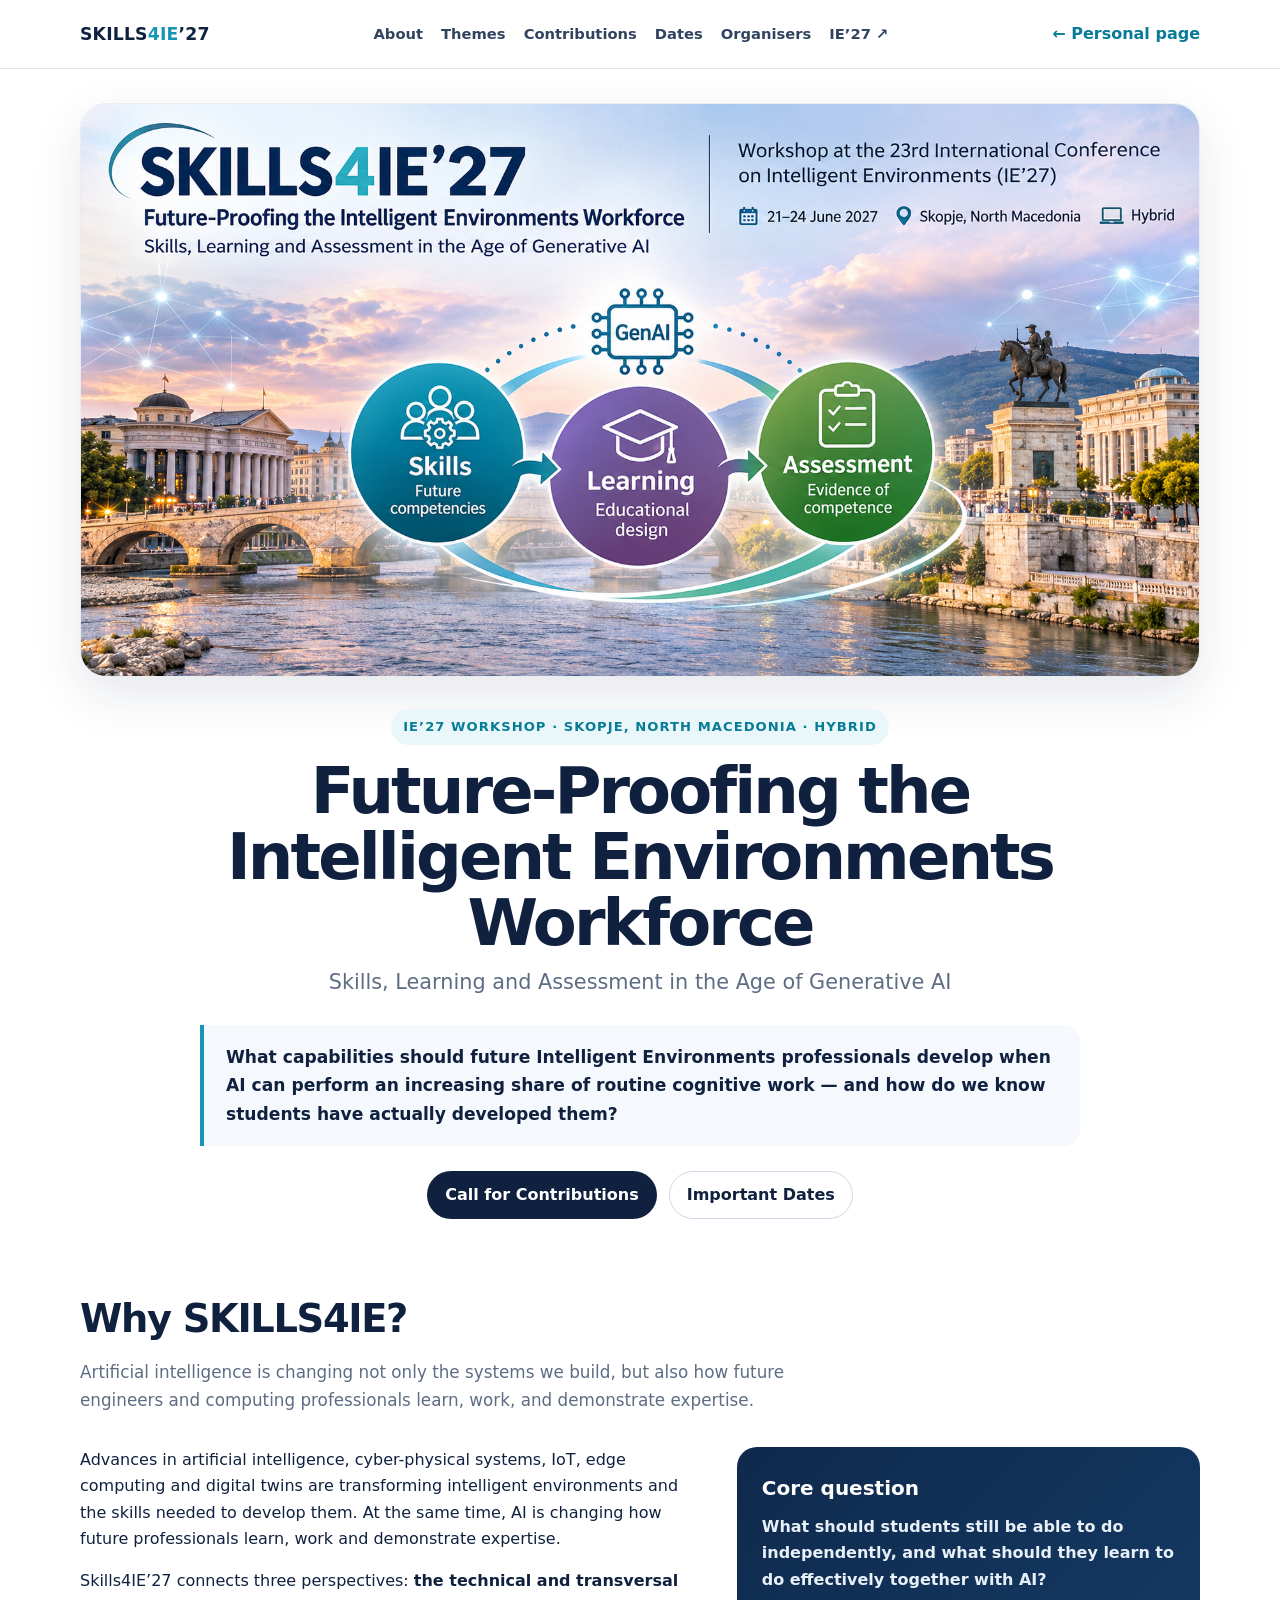
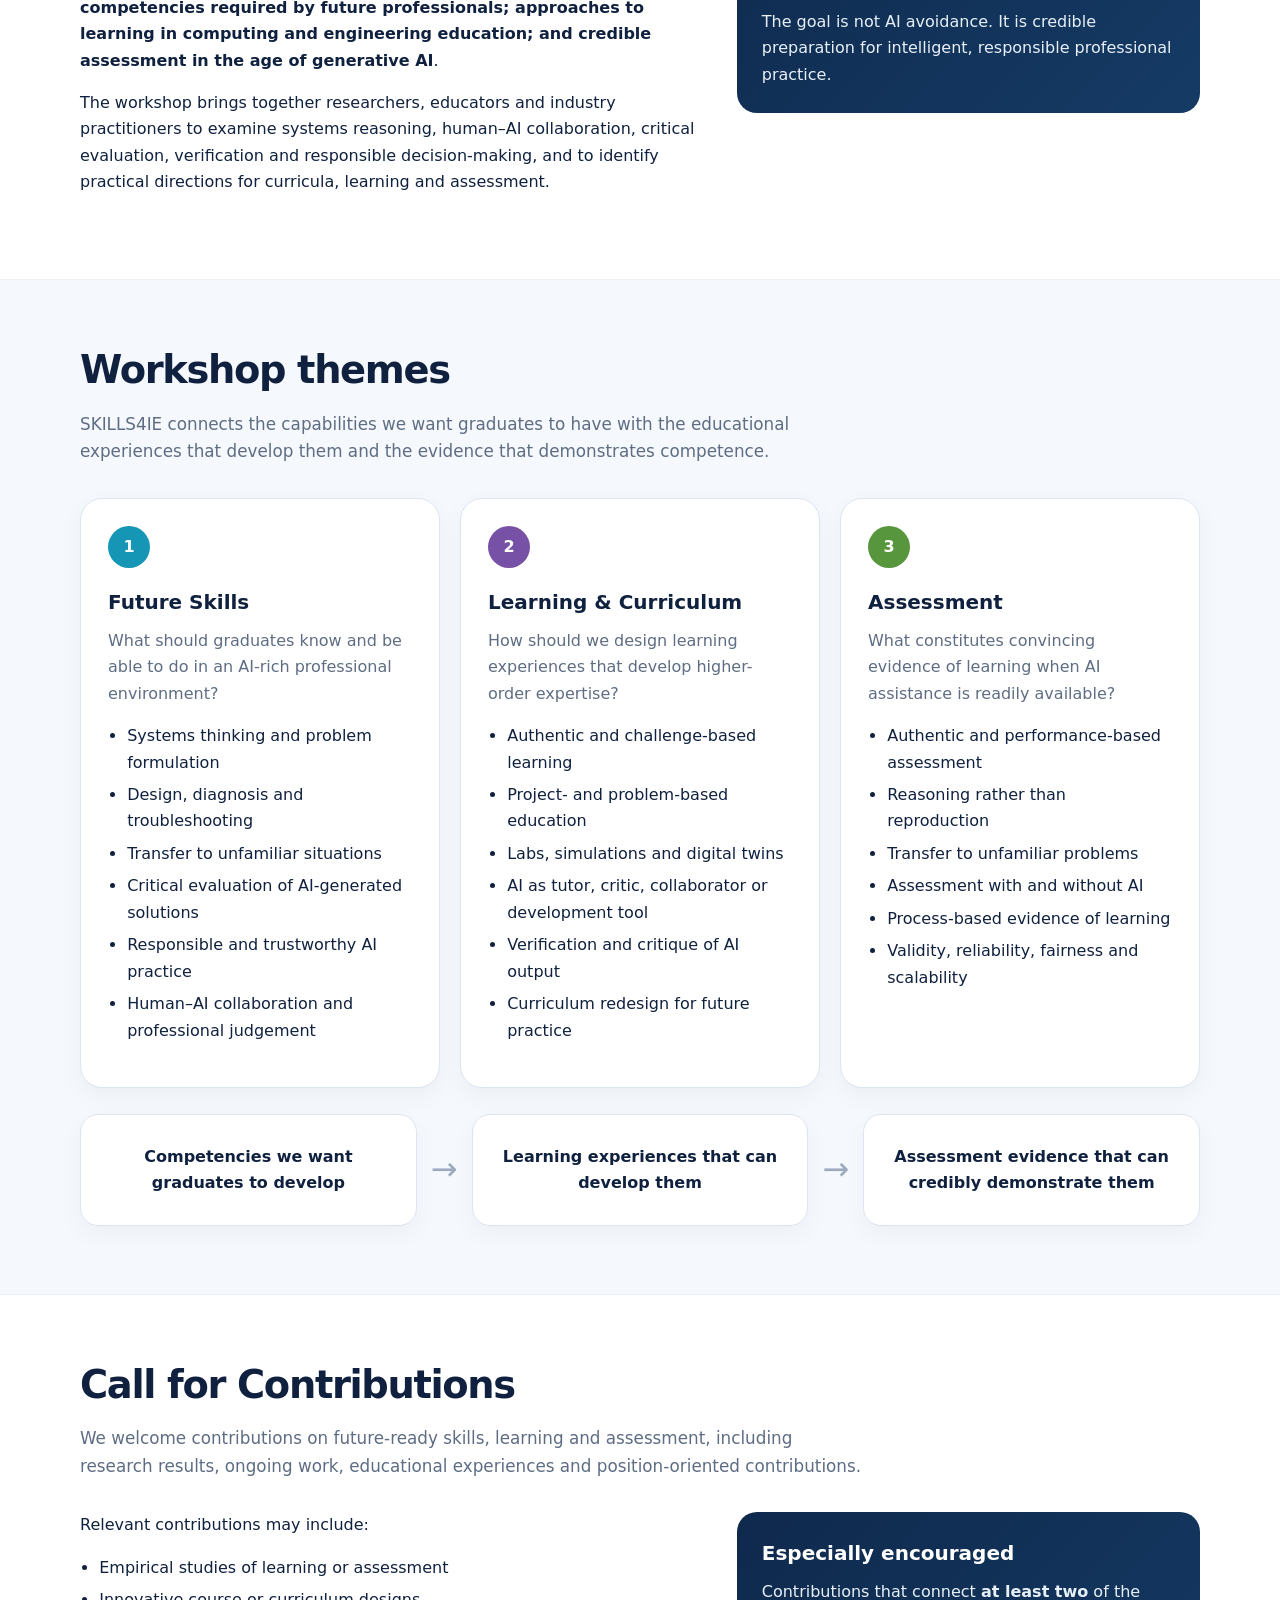
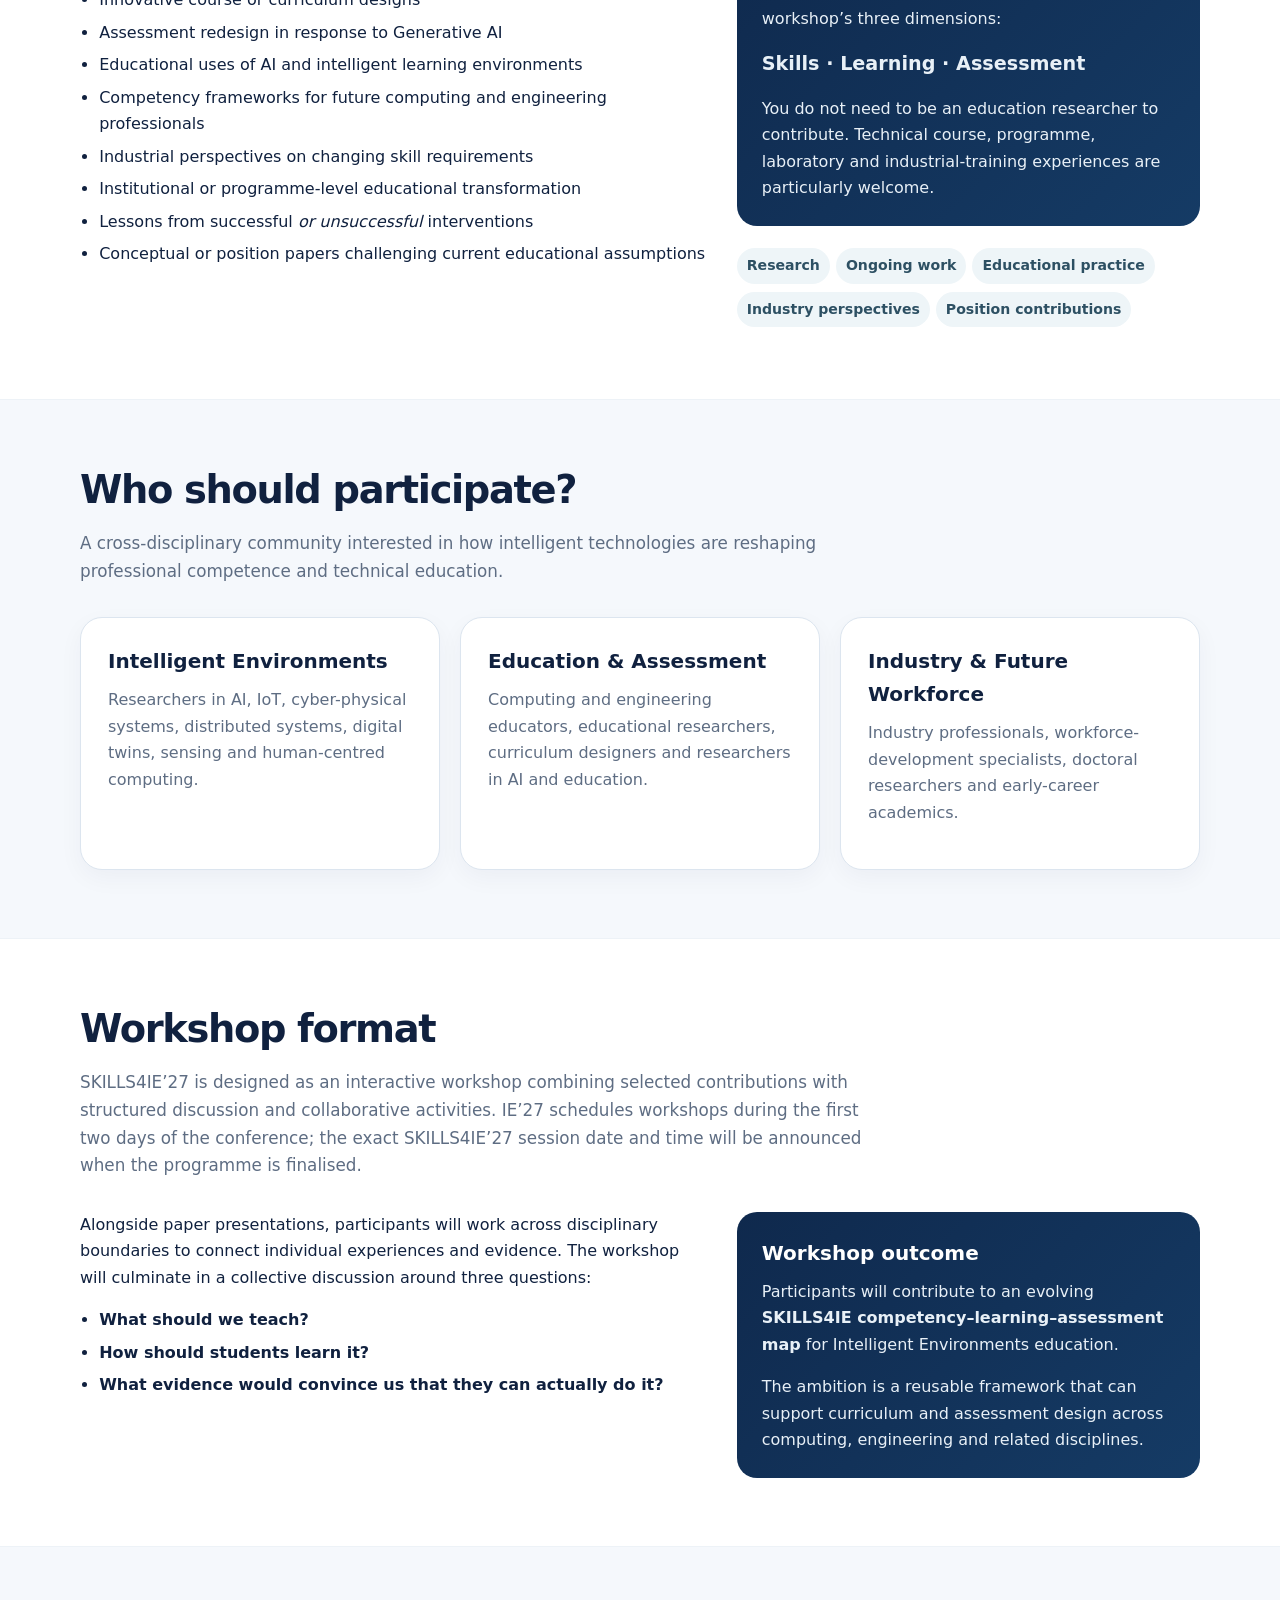
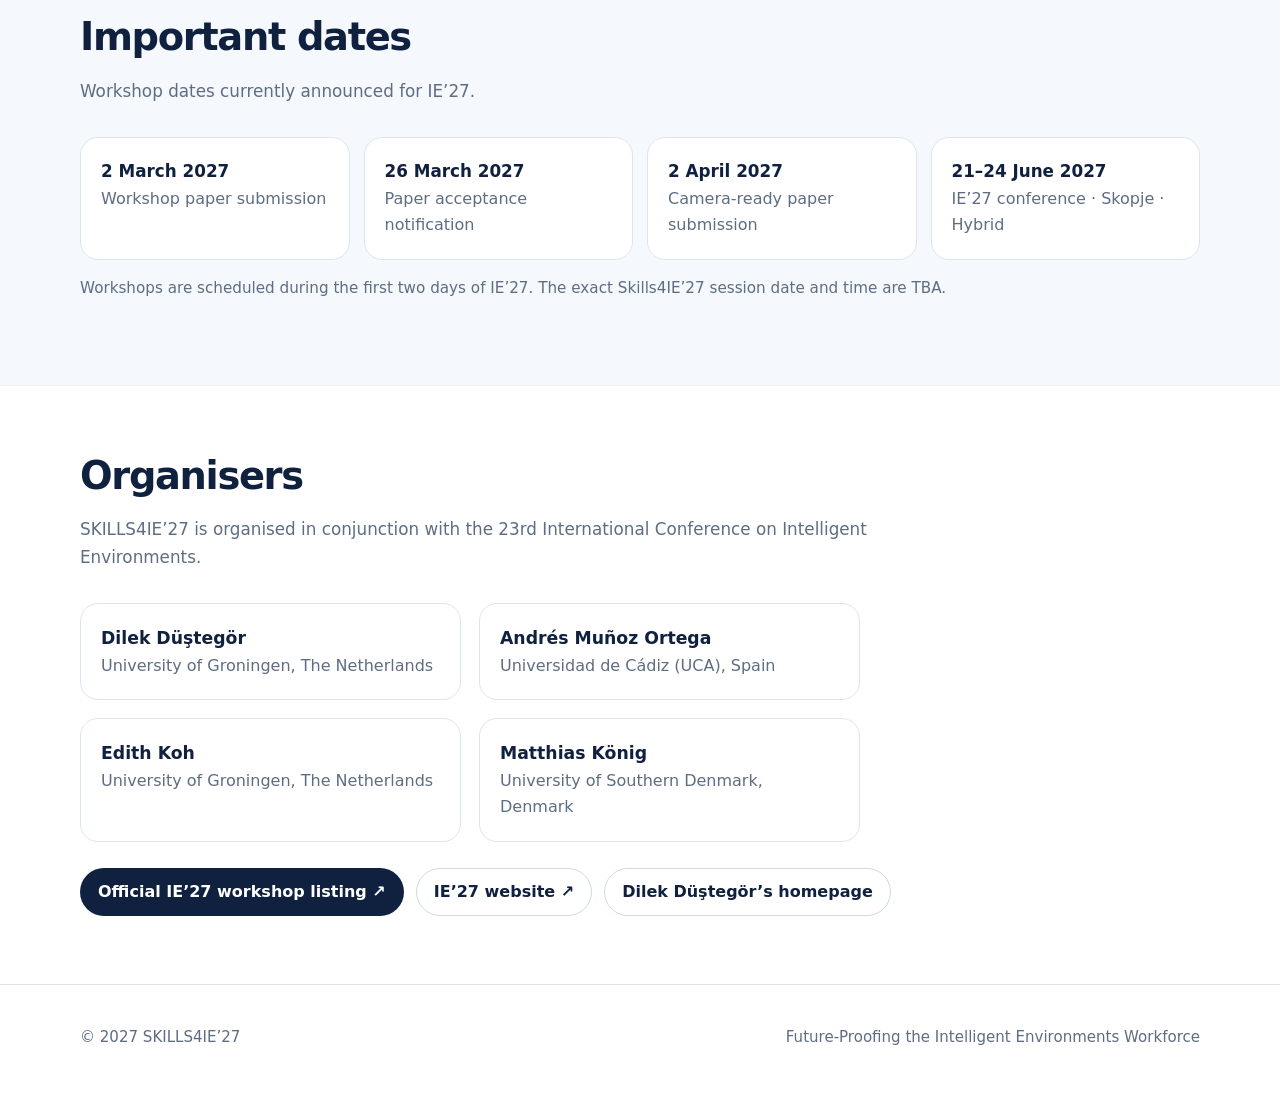
==== skills4ie/index.html @ 7c8bef1b "Create index.html" ====
<!DOCTYPE html>
<html lang="en">
<head>
  <meta charset="utf-8" />
  <meta name="viewport" content="width=device-width, initial-scale=1" />
  <meta name="description" content="Skills4IE’27 — Future-Proofing the Intelligent Environments Workforce. An IE’27 workshop connecting future professional competencies, learning in computing and engineering, and credible assessment in the age of generative AI." />
  <meta name="author" content="Dilek Düştegör" />
  <meta property="og:title" content="SKILLS4IE’27" />
  <meta property="og:description" content="Future-Proofing the Intelligent Environments Workforce — Skills, Learning and Assessment in the Age of Generative AI." />
  <meta property="og:type" content="website" />
  <meta property="og:url" content="https://ddustegor.github.io/skills4ie.html" />
  <title>SKILLS4IE’27 | Future-Proofing the Intelligent Environments Workforce</title>
  <style>
    :root {
      --ink:#10213f;
      --muted:#5e6d83;
      --line:#dce5ef;
      --soft:#f5f8fc;
      --cyan:#1596b4;
      --cyan-dark:#087b96;
      --purple:#7651a5;
      --green:#57963d;
      --white:#ffffff;
      --shadow:0 18px 50px rgba(16,33,63,.10);
      --radius:22px;
      --max:1120px;
    }
    * { box-sizing:border-box; }
    html { scroll-behavior:smooth; }
    body {
      margin:0;
      font-family: Inter, ui-sans-serif, system-ui, -apple-system, BlinkMacSystemFont, "Segoe UI", Roboto, Helvetica, Arial, sans-serif;
      color:var(--ink);
      background:var(--white);
      line-height:1.65;
    }
    a { color:var(--cyan-dark); text-decoration:none; }
    a:hover { text-decoration:underline; }
    .wrap { width:min(var(--max), calc(100% - 40px)); margin:0 auto; }

    .topbar {
      position:sticky; top:0; z-index:30;
      backdrop-filter:blur(14px);
      background:rgba(255,255,255,.93);
      border-bottom:1px solid rgba(220,229,239,.9);
    }
    .nav { min-height:68px; display:flex; align-items:center; justify-content:space-between; gap:24px; }
    .brand { font-size:1.08rem; font-weight:850; letter-spacing:.01em; color:var(--ink); white-space:nowrap; }
    .brand span { color:var(--cyan); }
    .navlinks { display:flex; flex-wrap:wrap; justify-content:flex-end; gap:18px; font-size:.92rem; font-weight:650; }
    .navlinks a { color:#31435f; }
    .home-link { display:inline-flex; align-items:center; gap:8px; font-weight:700; }

    .hero { padding:34px 0 10px; }
    .hero-image {
      width:100%; display:block; border-radius:26px;
      box-shadow:var(--shadow); border:1px solid #e7edf4;
    }
    .hero-intro { max-width:900px; margin:32px auto 0; text-align:center; }
    .eyebrow {
      display:inline-block; padding:7px 12px; border-radius:999px;
      background:#eaf7fa; color:var(--cyan-dark); font-size:.82rem; font-weight:800;
      letter-spacing:.08em; text-transform:uppercase;
    }
    h1 { margin:14px 0 8px; font-size:clamp(2.25rem,5vw,4.25rem); line-height:1.03; letter-spacing:-.045em; }
    .lede { margin:0 auto; color:var(--muted); font-size:clamp(1.05rem,2vw,1.3rem); max-width:820px; }
    .question {
      margin:26px auto 0; padding:18px 22px; border-left:4px solid var(--cyan);
      background:var(--soft); border-radius:0 16px 16px 0; text-align:left; max-width:880px;
      font-size:1.07rem; font-weight:700;
    }
    .cta-row { display:flex; flex-wrap:wrap; gap:12px; justify-content:center; margin-top:25px; }
    .btn {
      display:inline-flex; align-items:center; justify-content:center;
      min-height:44px; padding:10px 17px; border-radius:999px; font-weight:800; border:1px solid transparent;
    }
    .btn-primary { background:var(--ink); color:white; }
    .btn-primary:hover { background:#1b3158; text-decoration:none; }
    .btn-secondary { border-color:#cfd9e5; color:var(--ink); background:white; }
    .btn-secondary:hover { background:var(--soft); text-decoration:none; }

    section { padding:68px 0; }
    section.alt { background:var(--soft); border-block:1px solid #edf2f7; }
    h2 { margin:0 0 18px; font-size:clamp(1.8rem,3vw,2.65rem); letter-spacing:-.035em; line-height:1.15; }
    h3 { margin:0 0 9px; font-size:1.25rem; }
    p { margin:0 0 16px; }
    .section-head { max-width:790px; margin-bottom:32px; }
    .section-head p { color:var(--muted); font-size:1.05rem; }

    .pillars { display:grid; grid-template-columns:repeat(3,1fr); gap:20px; }
    .card { background:white; border:1px solid var(--line); border-radius:var(--radius); padding:27px; box-shadow:0 8px 25px rgba(16,33,63,.045); }
    .card .num { width:42px; height:42px; display:grid; place-items:center; border-radius:50%; color:white; font-weight:900; margin-bottom:18px; }
    .skills .num { background:var(--cyan); }
    .learning .num { background:var(--purple); }
    .assessment .num { background:var(--green); }
    .card p { color:var(--muted); }
    ul { padding-left:1.2rem; }
    li { margin:.38rem 0; }

    .flow { display:grid; grid-template-columns:1fr auto 1fr auto 1fr; gap:14px; align-items:center; margin-top:26px; }
    .flow-box { background:white; border:1px solid var(--line); border-radius:18px; padding:22px; text-align:center; font-weight:850; min-height:112px; display:grid; place-items:center; box-shadow:0 8px 25px rgba(16,33,63,.04); }
    .arrow { font-size:2rem; color:#9caabd; font-weight:300; }

    .two-col { display:grid; grid-template-columns:1.15fr .85fr; gap:30px; align-items:start; }
    .highlight { padding:25px; border-radius:20px; background:linear-gradient(135deg,#0f294d,#153b65); color:white; }
    .highlight h3 { color:white; }
    .highlight p, .highlight li { color:#e8f0f7; }
    .tag { display:inline-block; margin:4px 6px 4px 0; padding:6px 10px; border-radius:999px; background:#eef5f8; color:#2d5063; font-size:.88rem; font-weight:700; }

    .dates { display:grid; grid-template-columns:repeat(4,1fr); gap:14px; margin-top:25px; }
    .date { border:1px solid var(--line); border-radius:18px; padding:20px; background:white; }
    .date strong { display:block; font-size:1.05rem; }
    .date span { color:var(--muted); }

    .organisers { display:grid; grid-template-columns:repeat(2, minmax(0,1fr)); gap:18px; max-width:780px; }
    .person { border:1px solid var(--line); border-radius:18px; padding:20px; background:white; }
    .person strong { display:block; font-size:1.08rem; }
    .person span { color:var(--muted); }

    footer { padding:40px 0 55px; border-top:1px solid var(--line); color:var(--muted); font-size:.94rem; }
    .footer-row { display:flex; justify-content:space-between; gap:24px; flex-wrap:wrap; }

    @media (max-width:860px) {
      .navlinks { display:none; }
      .pillars,.dates,.organisers,.two-col { grid-template-columns:1fr; }
      .flow { grid-template-columns:1fr; }
      .arrow { transform:rotate(90deg); text-align:center; }
      section { padding:52px 0; }
      .hero { padding-top:22px; }
    }
  </style>
</head>
<body>
  <header class="topbar">
    <div class="wrap nav">
      <a class="brand" href="#top">SKILLS<span>4IE</span>’27</a>
      <nav class="navlinks" aria-label="Workshop navigation">
        <a href="#about">About</a>
        <a href="#themes">Themes</a>
        <a href="#contributions">Contributions</a>
        <a href="#dates">Dates</a>
        <a href="#organisers">Organisers</a>
        <a href="https://ie2027.mk/" target="_blank" rel="noopener">IE’27 ↗</a>
      </nav>
      <a class="home-link" href="https://ddustegor.github.io/" aria-label="Back to Dilek Düştegör's homepage">← Personal page</a>
    </div>
  </header>

  <main id="top">
    <div class="hero wrap">
      <img class="hero-image" src="[data-uri]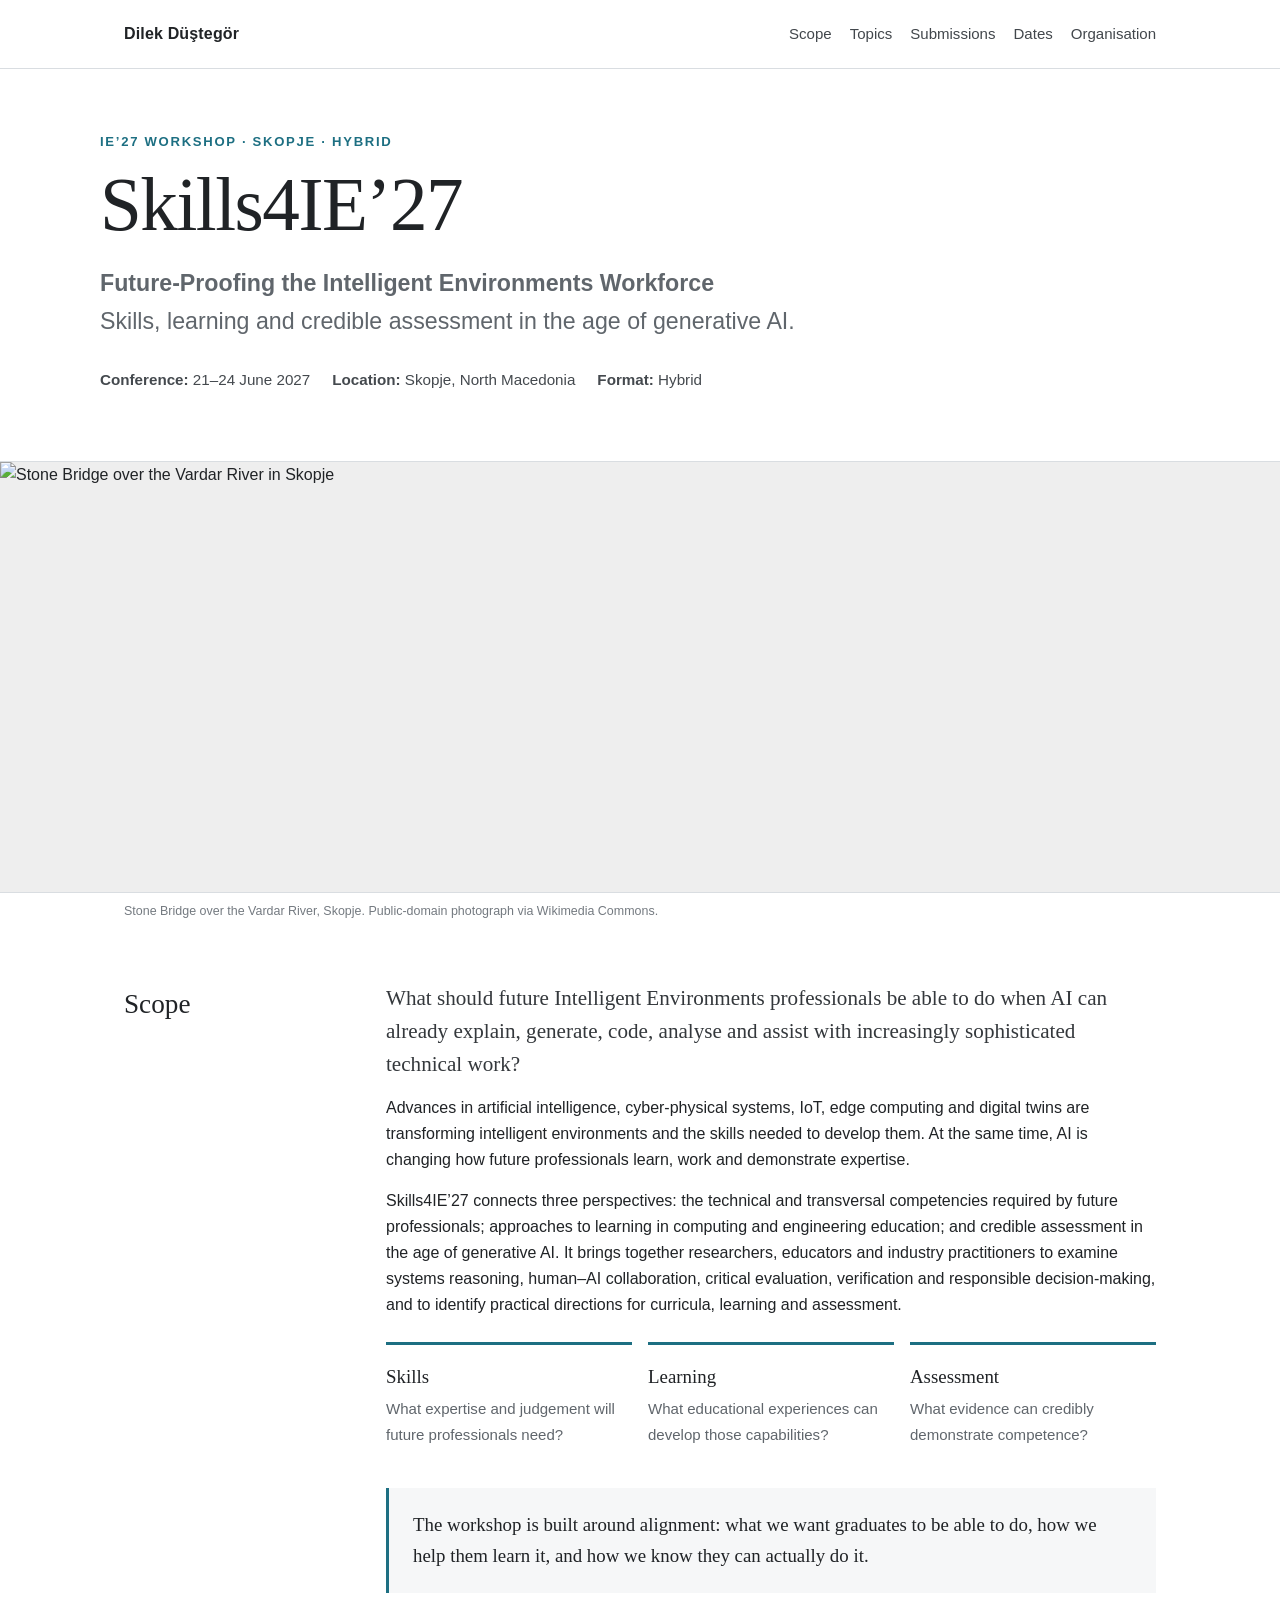
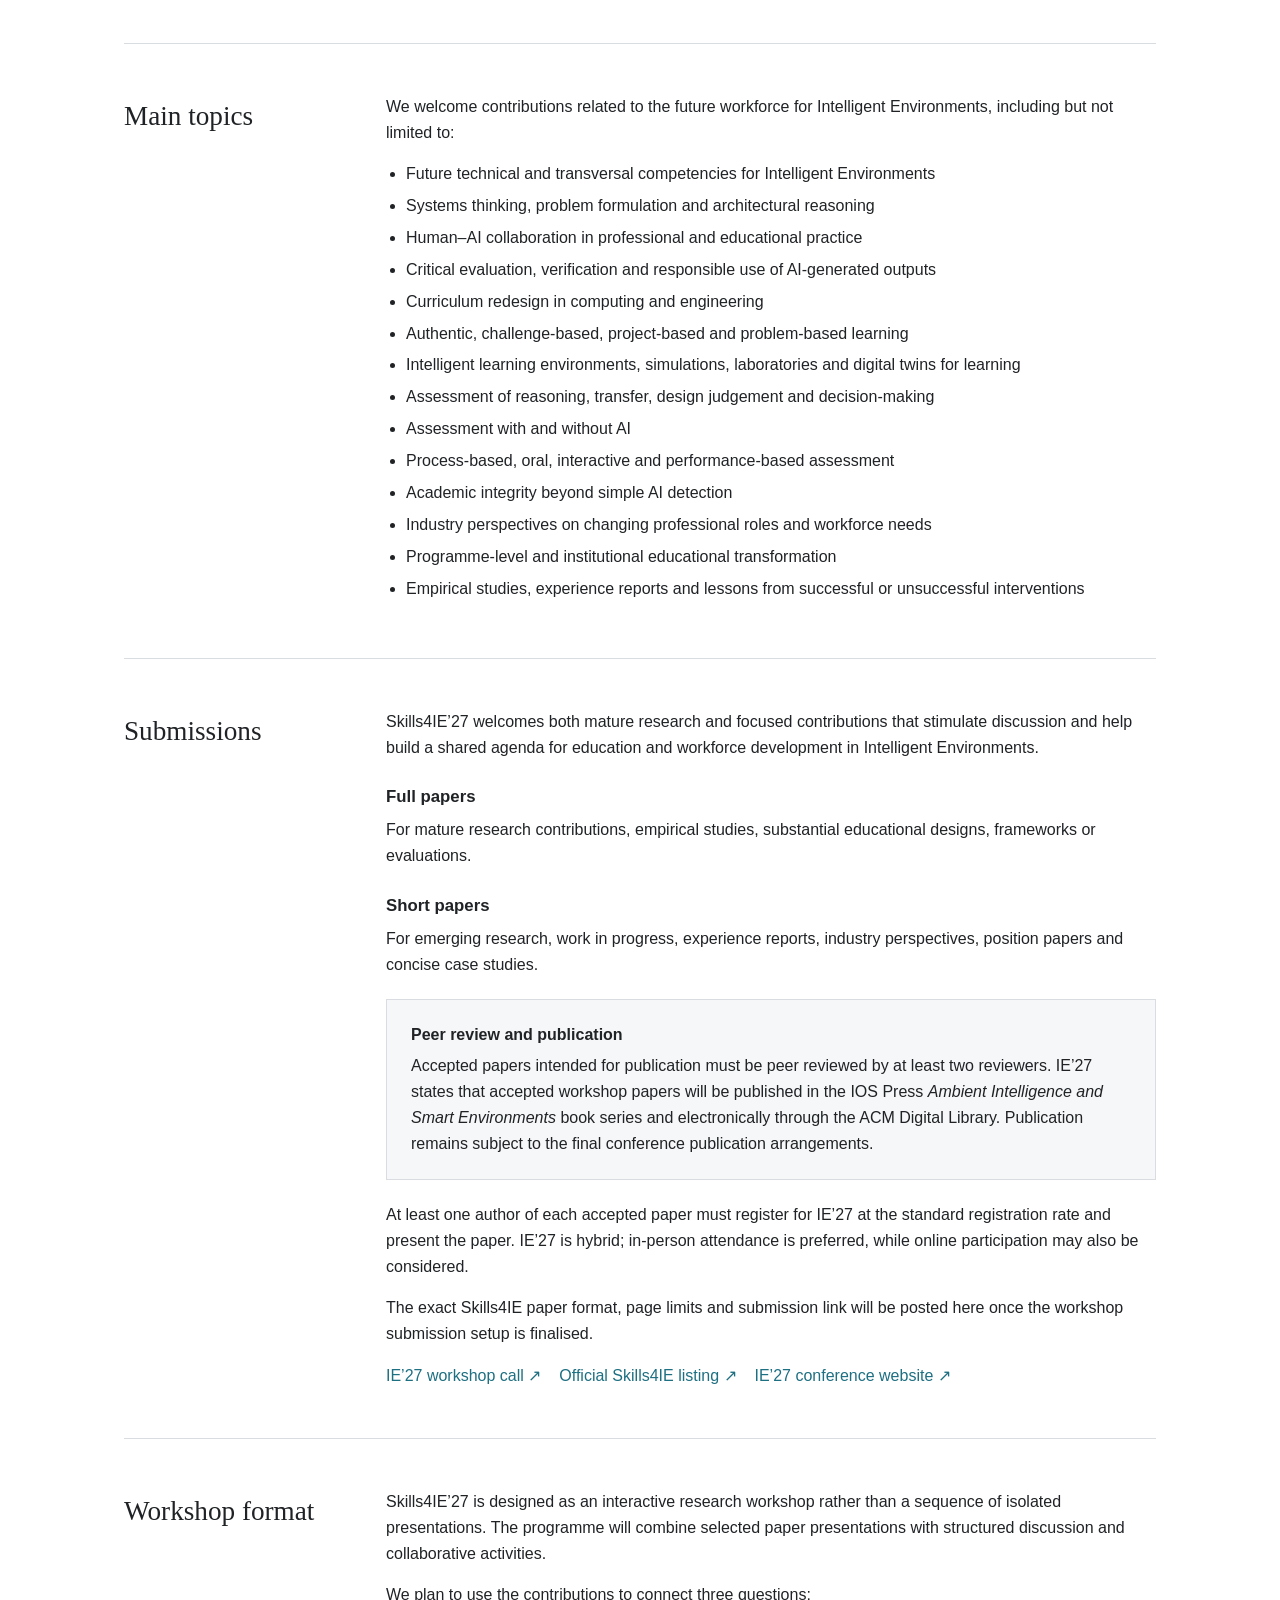
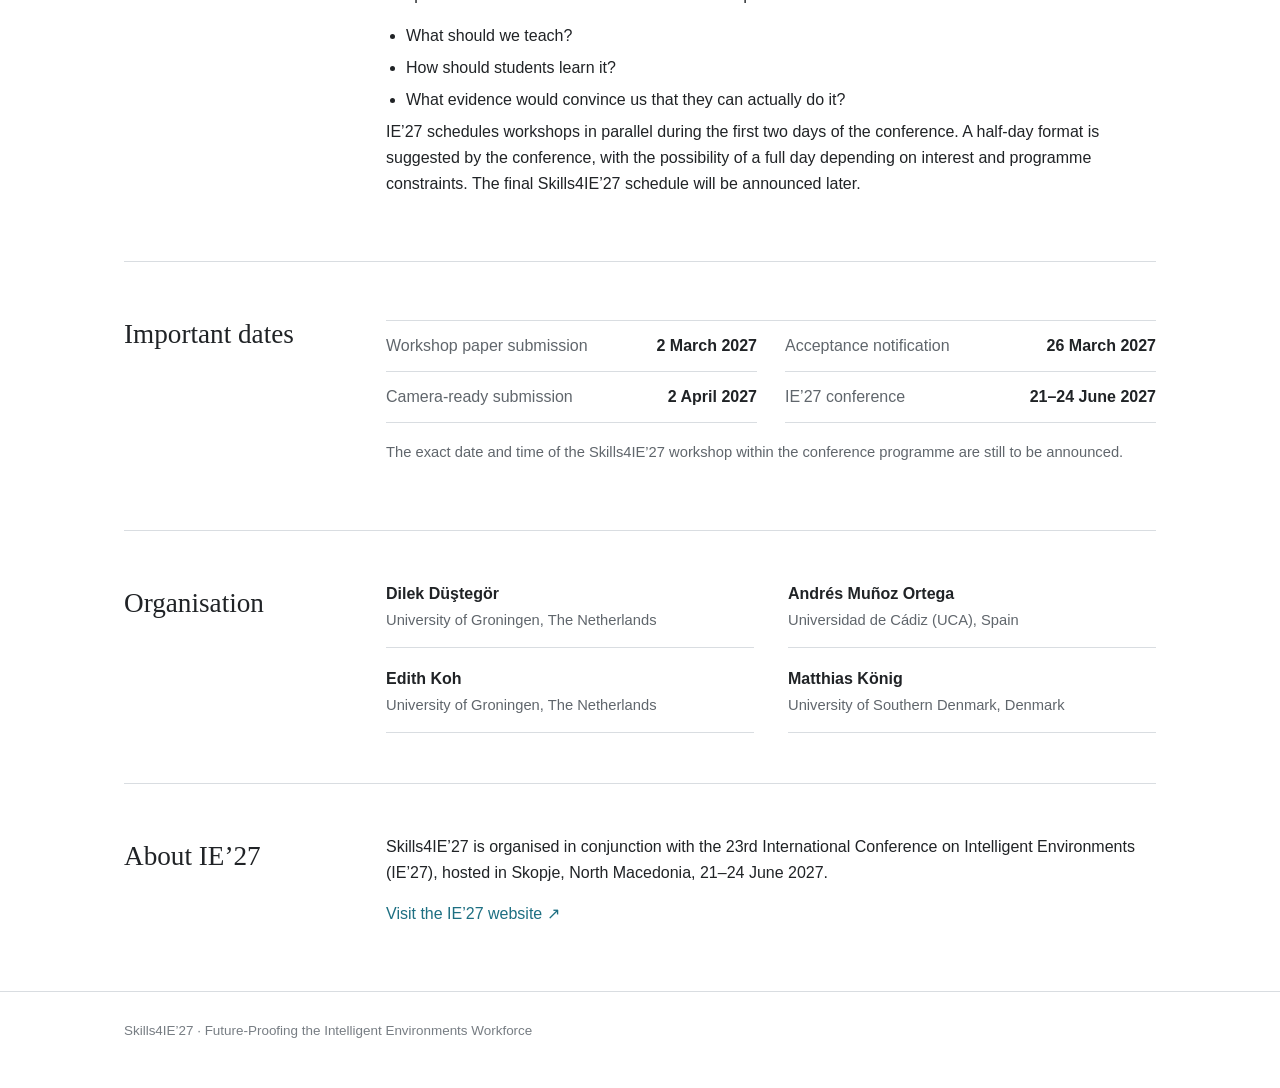
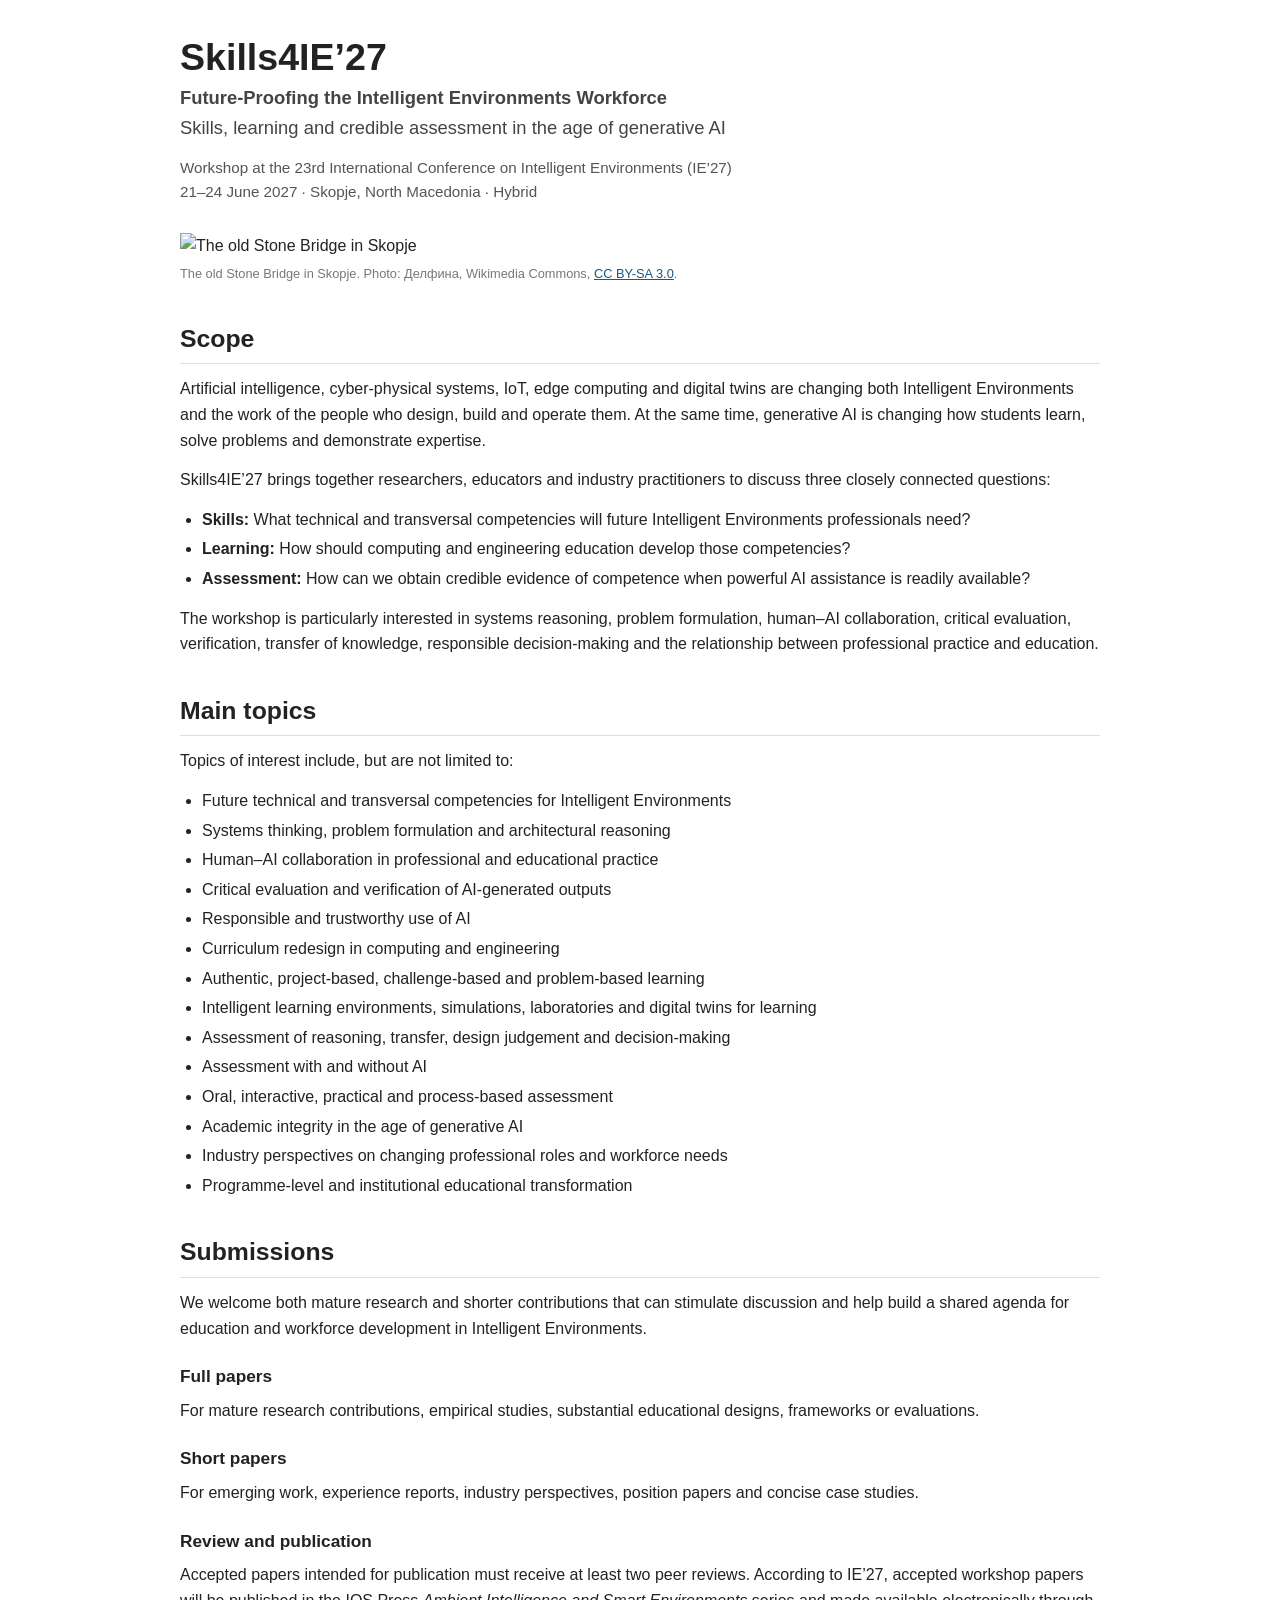
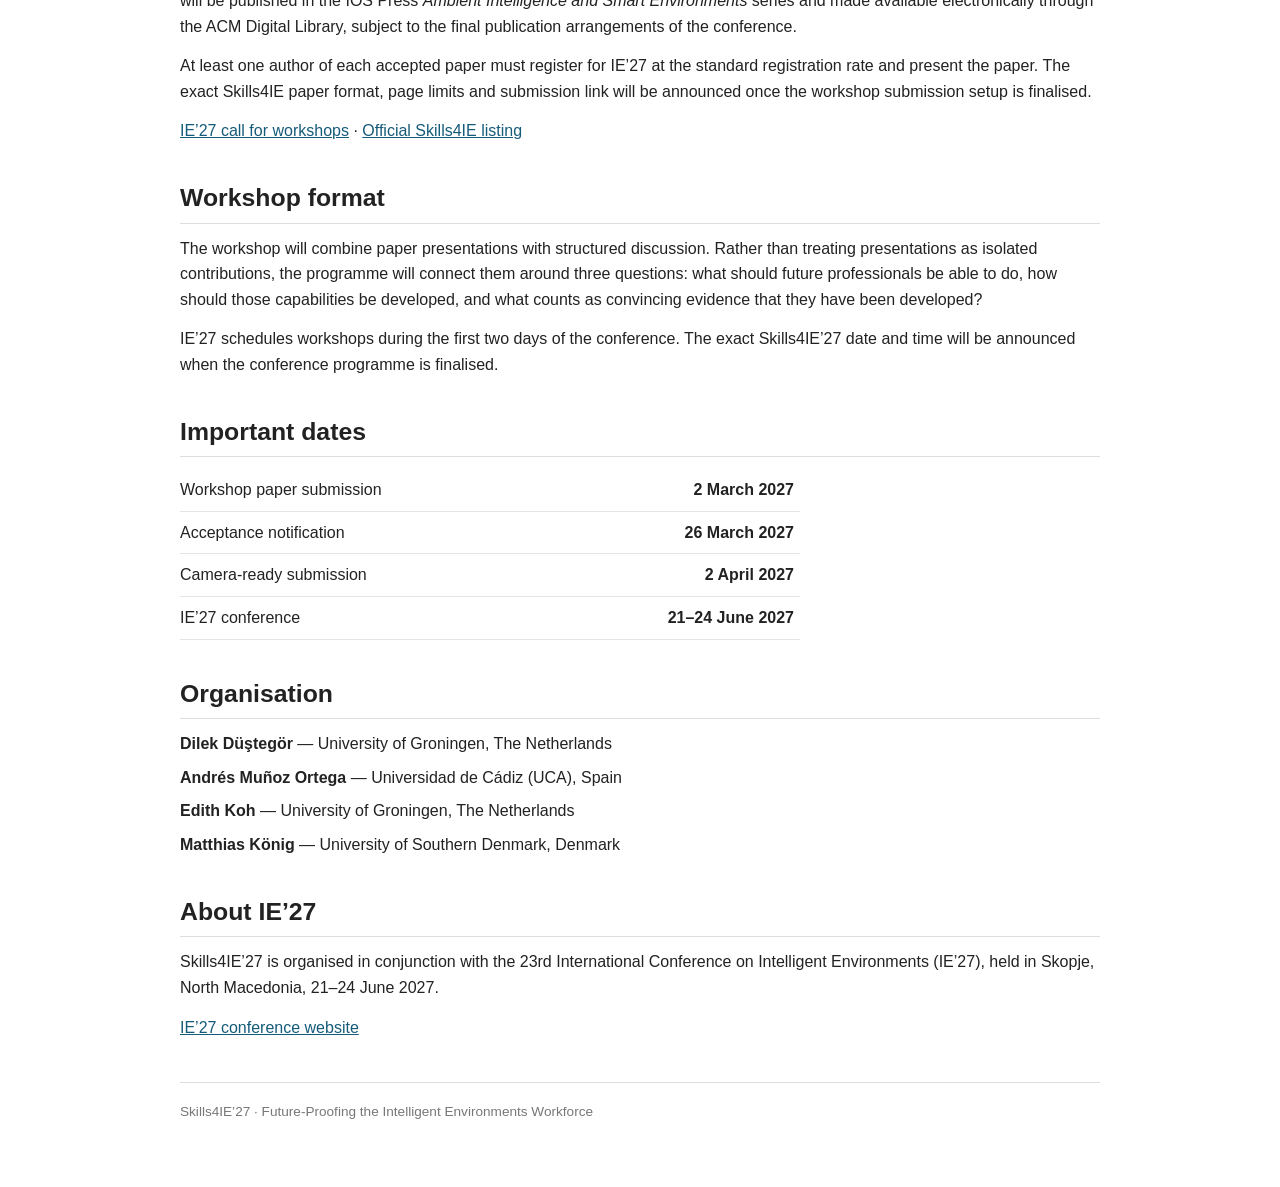
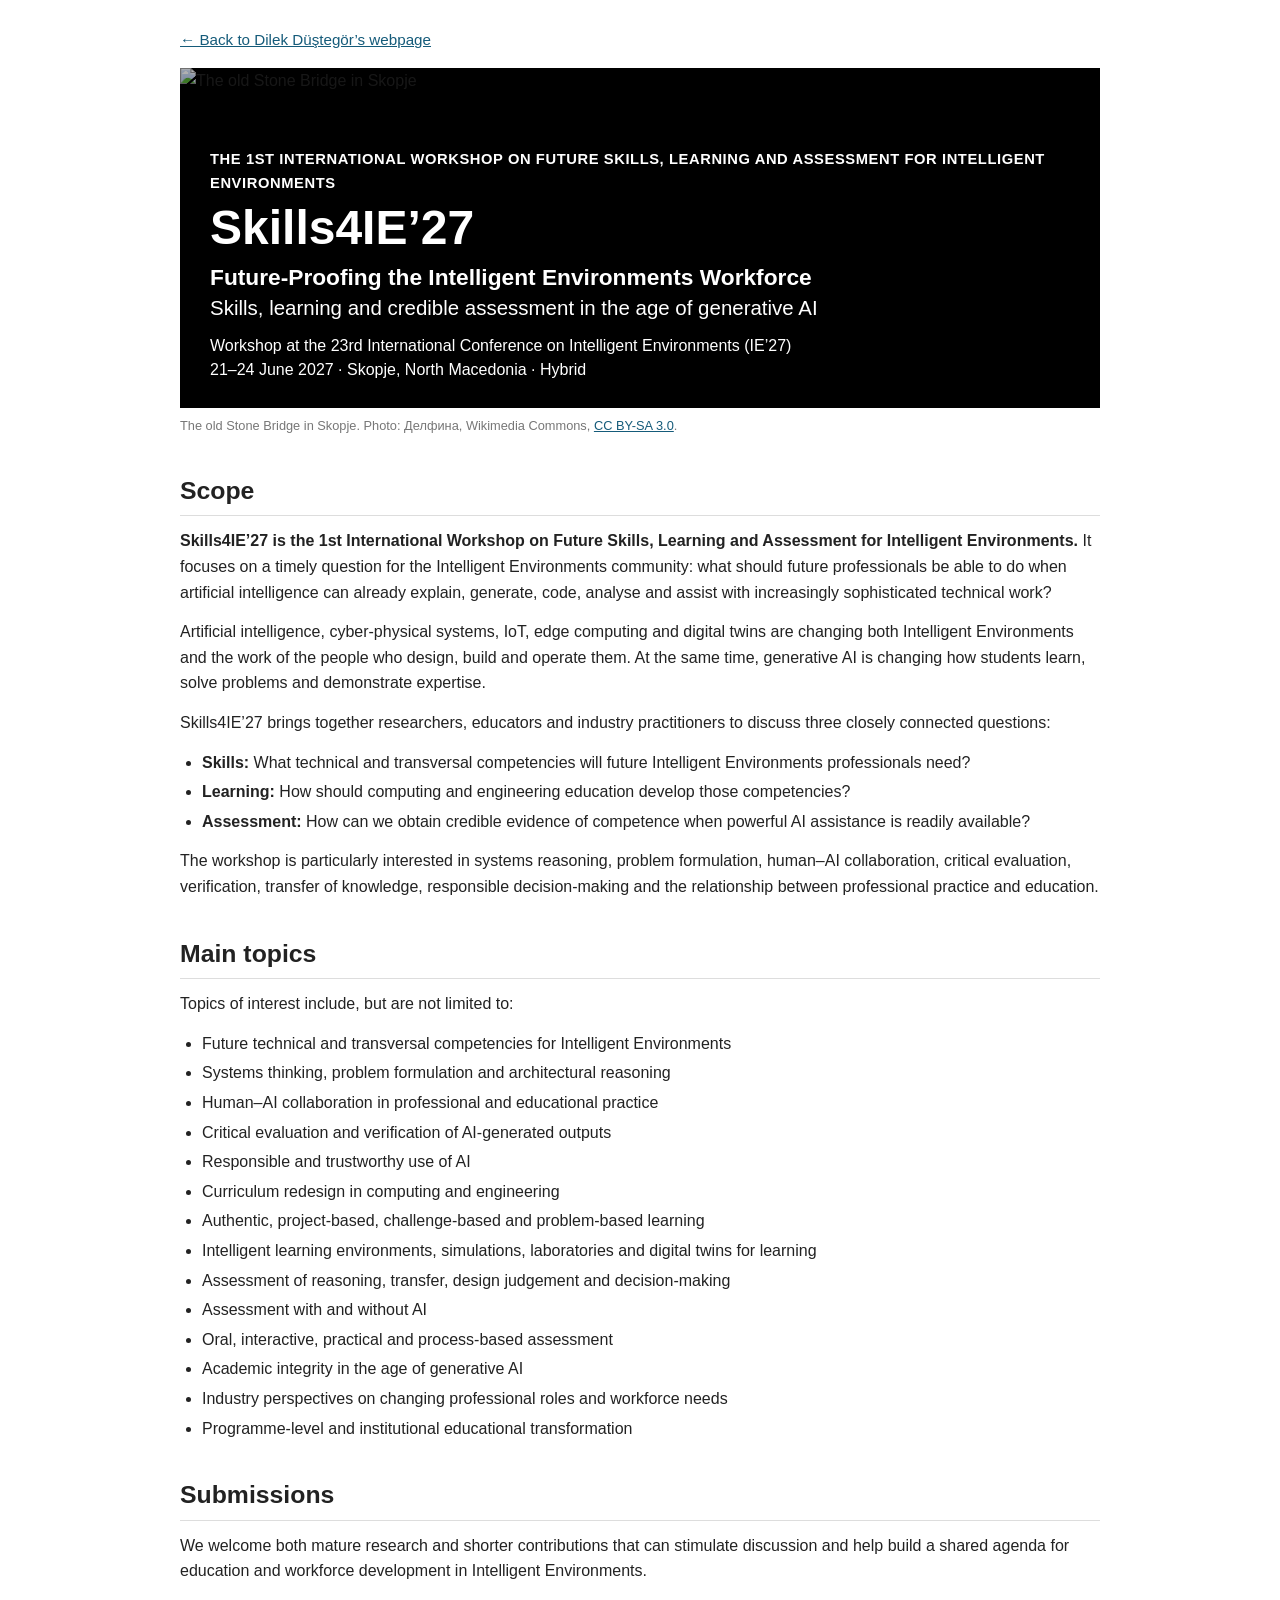
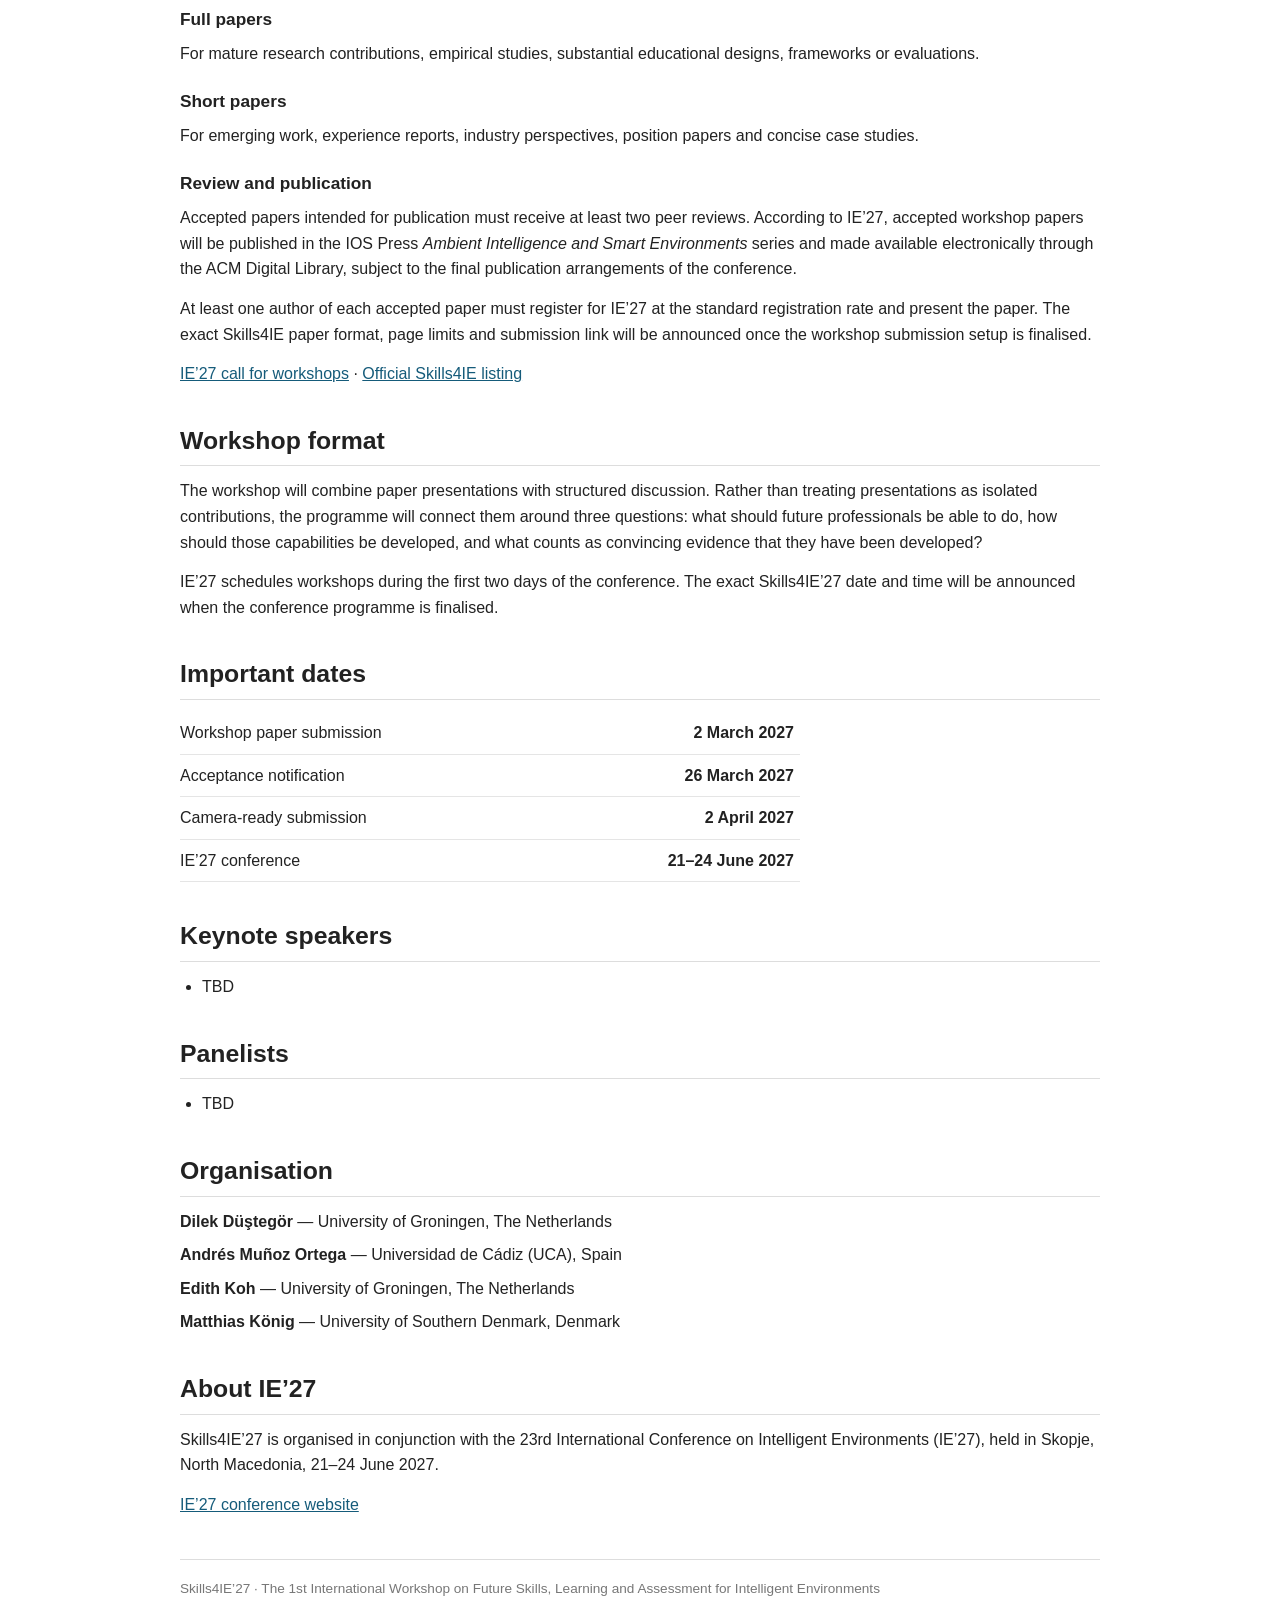
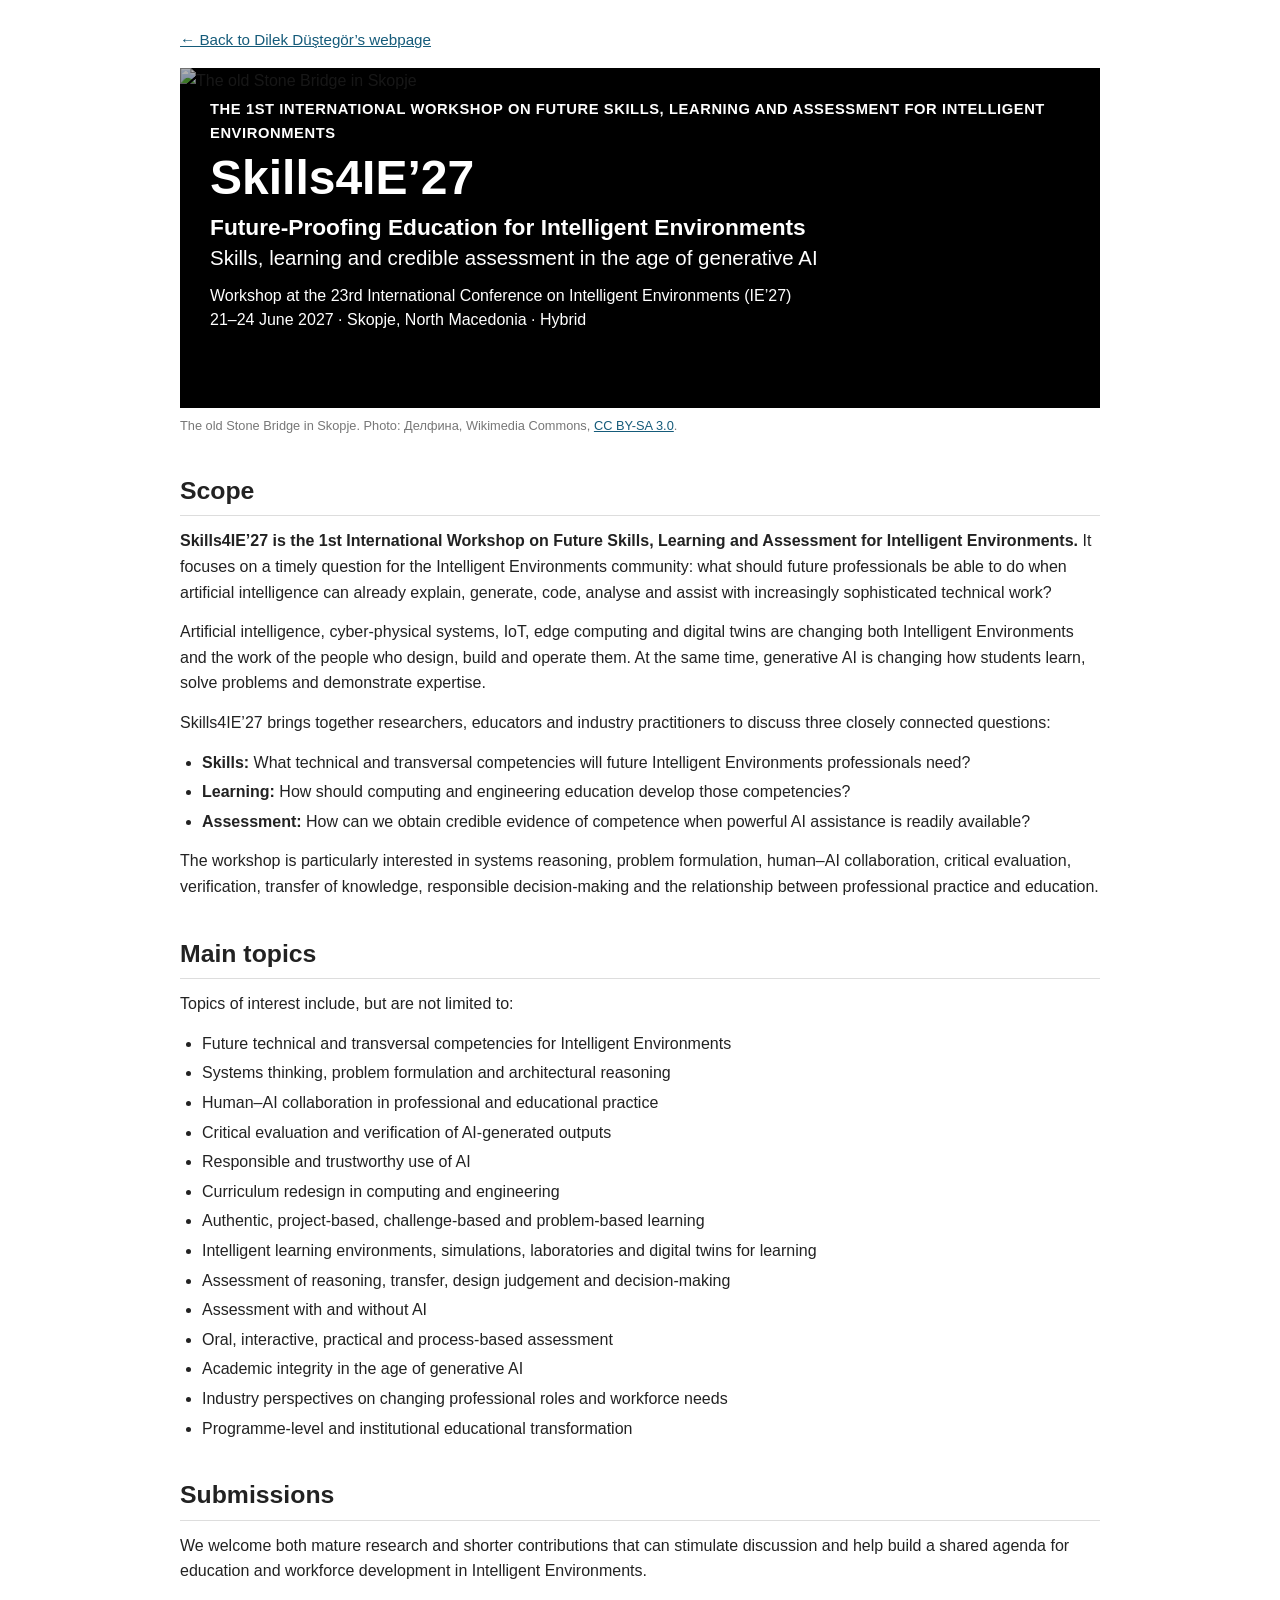
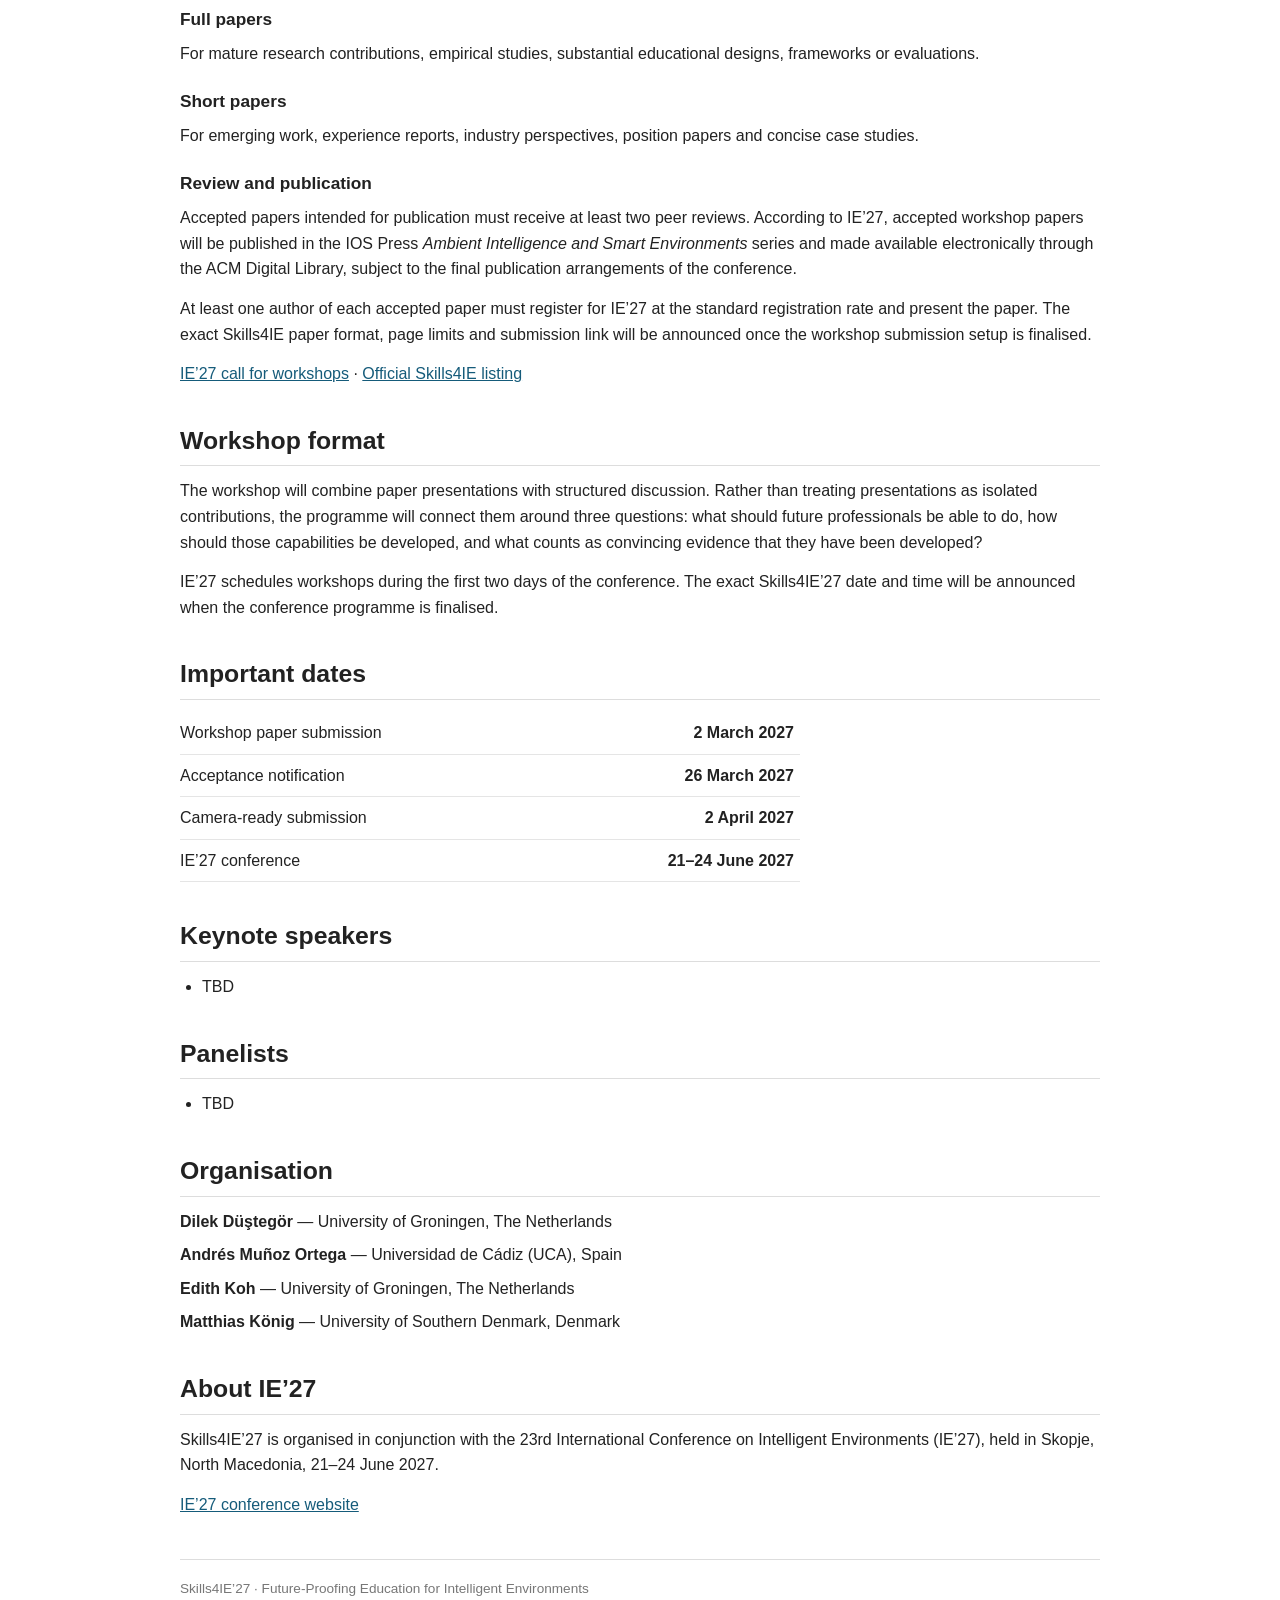
